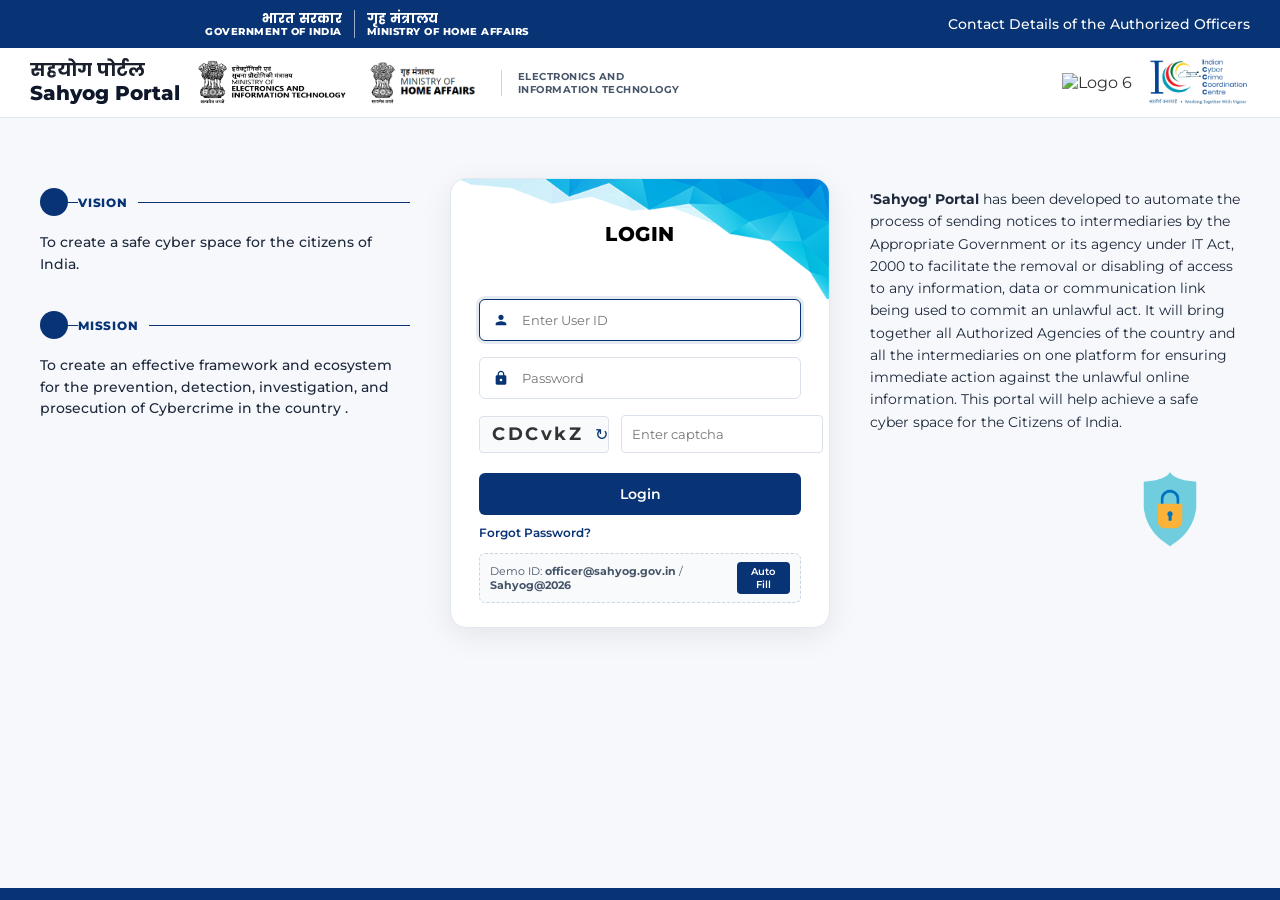
==== index.html @ 3bd5481a "feat: complete Sahyog Portal with LEA auth and VASP requisition gateway" ====
<!DOCTYPE html>
<html lang="en">
<head>
  <meta charset="UTF-8">
  <meta http-equiv="refresh" content="0; url=1.html">
  <script type="text/javascript">
    window.location.href = "1.html";
  </script>
  <title>Sahyog Portal</title>
</head>
<body>
  <p>Redirecting to <a href="1.html">Sahyog Portal Login</a>...</p>
</body>
</html>
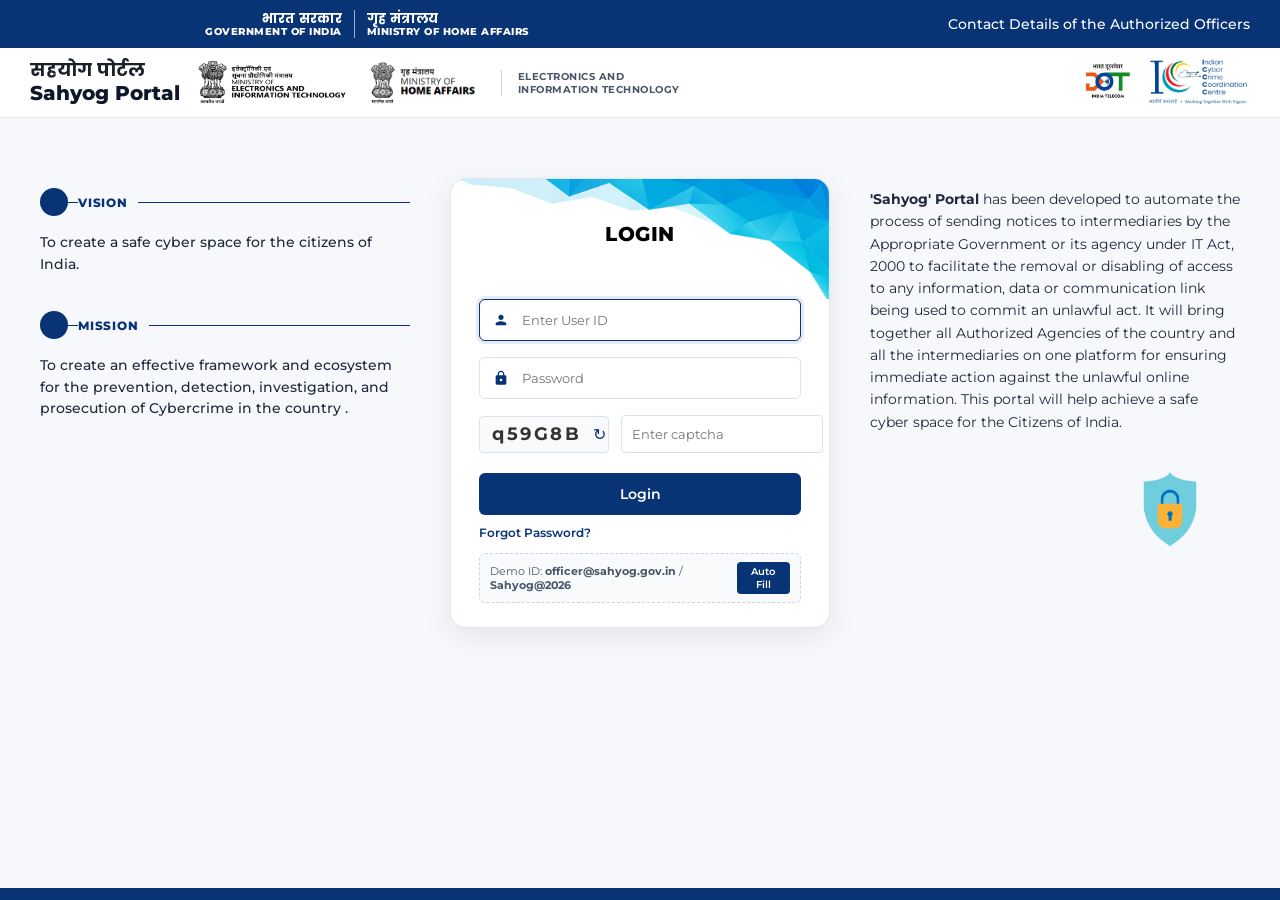
==== commit fcfc75c8: "fix: make index.html direct login portal and normalize image extension" ====
--- a/index.html
+++ b/index.html
@@ -2,13 +2,142 @@
 <html lang="en">
 <head>
   <meta charset="UTF-8">
-  <meta http-equiv="refresh" content="0; url=1.html">
-  <script type="text/javascript">
-    window.location.href = "1.html";
-  </script>
-  <title>Sahyog Portal</title>
+  <meta name="viewport" content="width=device-width, initial-scale=1.0">
+  <title>Sahyog Portal - Government of India</title>
+
+  <!-- Google Fonts import for Geometric Sans-Serif (Montserrat & Poppins) -->
+  <link rel="preconnect" href="https://fonts.googleapis.com">
+  <link rel="preconnect" href="https://fonts.gstatic.com" crossorigin>
+  <link href="https://fonts.googleapis.com/css2?family=Montserrat:wght@400;500;600;700;800&family=Poppins:wght@400;500;600;700;800&display=swap" rel="stylesheet">
+
+  <!-- Clean Separated CSS -->
+  <link rel="stylesheet" href="css/login.css">
 </head>
 <body>
-  <p>Redirecting to <a href="1.html">Sahyog Portal Login</a>...</p>
+
+  <!-- Top Dark Blue Nav Bar -->
+  <div class="top-header">
+    <div class="top-header-center">
+      <div class="gov-block">
+        <span class="hindi">भारत सरकार</span>
+        <span class="eng">GOVERNMENT OF INDIA</span>
+      </div>
+      <div class="header-divider"></div>
+      <div class="mha-block">
+        <span class="hindi">गृह मंत्रालय</span>
+        <span class="eng">MINISTRY OF HOME AFFAIRS</span>
+      </div>
+    </div>
+
+    <div class="top-header-right">
+      <a href="pdf/Nodal_officer_list.pdf" target="_blank">Contact Details of the Authorized Officers</a>
+    </div>
+  </div>
+
+  <!-- Main Title Bar -->
+  <header class="brand-header">
+    <div class="brand-left">
+      <div class="brand-title-group">
+        <span class="hindi-title">सहयोग पोर्टल</span>
+        <span class="eng-title">Sahyog Portal</span>
+      </div>
+
+      <img src="3.png" alt="Logo 3" class="header-inline-img">
+      <img src="4.png" alt="Logo 4" class="header-inline-img">
+
+      <div class="brand-subtitle">
+        ELECTRONICS AND<br>INFORMATION TECHNOLOGY
+      </div>
+    </div>
+    
+    <div class="brand-right">
+      <img src="6.png" alt="Logo 6" class="brand-right-img">
+      <img src="2.png" alt="Logo 2" class="brand-right-img">
+    </div>
+  </header>
+
+  <!-- Content Grid -->
+  <main class="main-container">
+    
+    <!-- Left Column -->
+    <section class="left-column">
+      <div class="section-block">
+        <div class="header-line-row">
+          <div class="blue-circle"></div>
+          <span class="header-text-label">VISION</span>
+          <div class="horizontal-line"></div>
+        </div>
+        <p class="section-description">To create a safe cyber space for the citizens of India.</p>
+      </div>
+
+      <div class="section-block">
+        <div class="header-line-row">
+          <div class="blue-circle"></div>
+          <span class="header-text-label">MISSION</span>
+          <div class="horizontal-line"></div>
+        </div>
+        <p class="section-description">
+          To create an effective framework and ecosystem for the prevention, detection, investigation, and prosecution of Cybercrime in the country .
+        </p>
+      </div>
+    </section>
+
+    <!-- Center Column: Login Box -->
+    <section class="login-card">
+      <div class="login-header-banner">
+        <h2>LOGIN</h2>
+      </div>
+      <form class="login-form" id="loginForm" autocomplete="off">
+        <div id="authMessageContainer" class="auth-message"></div>
+
+        <div class="input-wrapper">
+          <svg class="input-icon" viewBox="0 0 24 24"><path d="M12 12c2.21 0 4-1.79 4-4s-1.79-4-4-4-4 1.79-4 4 1.79 4 4 4zm0 2c-2.67 0-8 1.34-8 4v2h16v-2c0-2.66-5.33-4-8-4z"/></svg>
+          <input type="text" name="txtuseridothers" id="txtuseridothers" placeholder="Enter User ID" required autofocus>
+        </div>
+
+        <div class="input-wrapper">
+          <svg class="input-icon" viewBox="0 0 24 24"><path d="M18 8h-1V6c0-2.76-2.24-5-5-5S7 3.24 7 6v2H6c-1.1 0-2 .9-2 2v10c0 1.1.9 2 2 2h12c1.1 0 2-.9 2-2V10c0-1.1-.9-2-2-2zm-6 9c-1.1 0-2-.9-2-2s.9-2 2-2 2 .9 2 2-.9 2-2 2zm3.1-9H8.9V6c0-1.71 1.39-3.1 3.1-3.1 1.71 0 3.1 1.39 3.1 3.1v2z"/></svg>
+          <input type="password" name="TxtPWD" id="TxtPWD" placeholder="Password" required>
+        </div>
+
+        <div class="captcha-container">
+          <div class="captcha-box">
+            <span id="captchaDisplay">p56CZG</span>
+            <button type="button" class="captcha-refresh-btn" id="btnRefreshCaptcha" title="Refresh Captcha">&#8635;</button>
+          </div>
+          <input type="text" class="captcha-input" name="txtcapcha" id="txtcapcha" placeholder="Enter captcha" required autocomplete="off">
+        </div>
+
+        <button type="submit" class="submit-btn" id="btnLogin">Login</button>
+      </form>
+      <a href="pages/ResetPassword.aspx" class="forgot-link" id="anchorforgetpassword" onclick="alert('Password reset link is sent to the registered nodal officer email.'); return false;">Forgot Password?</a>
+
+      <!-- Subtle Test Credentials Helper -->
+      <div class="demo-hint-container">
+        <div class="demo-hint-box">
+          <span>Demo ID: <strong>officer@sahyog.gov.in</strong> / <strong>Sahyog@2026</strong></span>
+          <button type="button" class="demo-fill-btn" id="btnDemoFill" title="Auto-fill credentials">Auto Fill</button>
+        </div>
+      </div>
+    </section>
+
+    <!-- Right Column -->
+    <section class="right-column">
+      <p>
+        <strong>'Sahyog' Portal</strong> has been developed to automate the process of sending notices to intermediaries by the Appropriate Government or its agency under IT Act, 2000 to facilitate the removal or disabling of access to any information, data or communication link being used to commit an unlawful act. It will bring together all Authorized Agencies of the country and all the intermediaries on one platform for ensuring immediate action against the unlawful online information. This portal will help achieve a safe cyber space for the Citizens of India.
+      </p>
+
+      <div class="shield-wrapper">
+        <img src="5.png" alt="Shield Logo" class="shield-img">
+      </div>
+    </section>
+
+  </main>
+
+  <footer class="footer-strip"></footer>
+
+  <!-- Separated JavaScript Modules -->
+  <script src="js/captcha.js"></script>
+  <script src="js/auth.js"></script>
 </body>
-</html>
+</html>
--- a/css/login.css
+++ b/css/login.css
@@ -0,0 +1,545 @@
+* {
+  box-sizing: border-box;
+  margin: 0;
+  padding: 0;
+  font-family: "Montserrat", "Poppins", "Futura", "Century Gothic", -apple-system, sans-serif;
+}
+
+body {
+  background-color: #f6f8fc;
+  color: #333;
+  display: flex;
+  flex-direction: column;
+  min-height: 100vh;
+}
+
+/* Top Navy Blue Bar (#083375) */
+.top-header {
+  background-color: #083375;
+  color: #fff;
+  padding: 8px 30px;
+  display: flex;
+  align-items: center;
+  justify-content: space-between;
+  min-height: 48px;
+}
+
+/* Text aligned above 3.png area */
+.top-header-center {
+  display: flex;
+  align-items: center;
+  gap: 12px;
+  margin-left: 175px; /* Shifts text directly above 3.png */
+}
+
+.gov-block {
+  display: flex;
+  flex-direction: column;
+  align-items: flex-end;
+  line-height: 1.1;
+}
+
+.gov-block .hindi {
+  font-size: 13px;
+  font-weight: 700;
+}
+
+.gov-block .eng {
+  font-size: 10px;
+  font-weight: 800;
+  letter-spacing: 0.5px;
+}
+
+.header-divider {
+  width: 1px;
+  height: 28px;
+  background-color: rgba(255, 255, 255, 0.6);
+}
+
+.mha-block {
+  display: flex;
+  flex-direction: column;
+  align-items: flex-start;
+  line-height: 1.1;
+}
+
+.mha-block .hindi {
+  font-size: 13px;
+  font-weight: 700;
+}
+
+.mha-block .eng {
+  font-size: 10px;
+  font-weight: 800;
+  letter-spacing: 0.5px;
+}
+
+.top-header-right {
+  display: flex;
+  align-items: center;
+}
+
+.top-header-right a {
+  color: #ffffff;
+  text-decoration: none;
+  font-size: 13.5px;
+  font-weight: 500;
+}
+
+/* Main Sahyog Title Bar */
+.brand-header {
+  background-color: #ffffff;
+  height: 70px;
+  padding: 0 30px;
+  display: flex;
+  align-items: center;
+  justify-content: space-between;
+  border-bottom: 1px solid #e2e8f0;
+  position: relative;
+}
+
+.brand-left {
+  display: flex;
+  align-items: center;
+  gap: 16px;
+  height: 100%;
+}
+
+.brand-title-group {
+  display: flex;
+  flex-direction: column;
+  line-height: 1.2;
+}
+
+.brand-title-group .hindi-title {
+  font-size: 18px;
+  font-weight: 700;
+  color: #1a202c;
+}
+
+.brand-title-group .eng-title {
+  font-size: 20px;
+  font-weight: 800;
+  color: #0f172a;
+}
+
+.header-inline-img {
+  max-height: 45px;
+  width: auto;
+  object-fit: contain;
+}
+
+.brand-subtitle {
+  font-size: 10px;
+  font-weight: 700;
+  color: #475569;
+  text-transform: uppercase;
+  letter-spacing: 0.5px;
+  border-left: 1px solid #cbd5e1;
+  padding-left: 16px;
+  line-height: 1.3;
+}
+
+.brand-right {
+  display: flex;
+  align-items: center;
+  gap: 16px;
+  height: 100%;
+}
+
+.brand-right-img {
+  max-height: 50px;
+  height: auto;
+  width: auto;
+  object-fit: contain;
+}
+
+/* Main Grid Layout */
+.main-container {
+  display: grid;
+  grid-template-columns: 1fr 380px 1fr;
+  gap: 40px;
+  padding: 60px 40px;
+  max-width: 1400px;
+  margin: 0 auto;
+  align-items: flex-start;
+  width: 100%;
+}
+
+/* Left Column: VISION & MISSION */
+.left-column {
+  display: flex;
+  flex-direction: column;
+  gap: 36px;
+  padding-top: 10px;
+}
+
+.section-block {
+  display: flex;
+  flex-direction: column;
+}
+
+.header-line-row {
+  display: flex;
+  align-items: center;
+  position: relative;
+  margin-bottom: 16px;
+  width: 100%;
+}
+
+.blue-circle {
+  width: 28px;
+  height: 28px;
+  background-color: #083375;
+  border-radius: 50%;
+  flex-shrink: 0;
+  z-index: 2;
+}
+
+.header-text-label {
+  font-size: 12px;
+  font-weight: 800;
+  color: #083375;
+  margin-left: 10px;
+  letter-spacing: 0.8px;
+  background-color: #f6f8fc;
+  padding-right: 10px;
+  z-index: 2;
+}
+
+.horizontal-line {
+  position: absolute;
+  left: 14px;
+  right: 0;
+  height: 1px;
+  background-color: #083375;
+  z-index: 1;
+}
+
+.section-description {
+  font-size: 13.5px;
+  color: #1e293b;
+  line-height: 1.6;
+  font-weight: 500;
+}
+
+/* Center Column: Login Box */
+.login-card {
+  background: #ffffff;
+  border-radius: 16px;
+  box-shadow: 0 8px 30px rgba(0, 0, 0, 0.08);
+  overflow: hidden;
+  padding-bottom: 24px;
+  border: 1px solid #e2e8f0;
+}
+
+.login-header-banner {
+  height: 120px;
+  background-image: url('../1.png');
+  background-size: cover;
+  background-position: center;
+  background-repeat: no-repeat;
+  display: flex;
+  align-items: center;
+  justify-content: center;
+  position: relative;
+}
+
+.login-header-banner h2 {
+  color: #000000;
+  font-size: 20px;
+  font-weight: 800;
+  letter-spacing: 0.5px;
+  margin-top: -10px;
+}
+
+.login-form {
+  padding: 0 28px;
+  display: flex;
+  flex-direction: column;
+  gap: 16px;
+}
+
+.input-wrapper {
+  position: relative;
+  display: flex;
+  align-items: center;
+}
+
+.input-icon {
+  position: absolute;
+  left: 14px;
+  width: 16px;
+  height: 16px;
+  fill: #083375;
+  pointer-events: none;
+}
+
+.input-wrapper input {
+  width: 100%;
+  padding: 12px 12px 12px 42px;
+  border: 1px solid #dbe2ea;
+  border-radius: 6px;
+  font-size: 13px;
+  outline: none;
+  transition: border-color 0.2s, box-shadow 0.2s;
+}
+
+.input-wrapper input:focus {
+  border-color: #083375;
+  box-shadow: 0 0 0 3px rgba(8, 51, 117, 0.1);
+}
+
+.input-wrapper input.input-error {
+  border-color: #dc2626;
+  background-color: #fef2f2;
+}
+
+.captcha-container {
+  display: flex;
+  gap: 12px;
+  align-items: center;
+}
+
+.captcha-box {
+  border: 1px solid #dbe2ea;
+  padding: 6px 12px;
+  border-radius: 4px;
+  font-family: 'Courier New', Courier, monospace;
+  font-weight: bold;
+  font-size: 18px;
+  letter-spacing: 2.5px;
+  background: #f8fafc;
+  display: flex;
+  align-items: center;
+  gap: 10px;
+  user-select: none;
+  min-width: 130px;
+  justify-content: space-between;
+}
+
+.captcha-code-text {
+  font-family: 'Courier New', Courier, monospace;
+  font-weight: 700;
+  font-size: 18px;
+  letter-spacing: 2.5px;
+  color: #1e293b;
+  text-decoration: line-through;
+  text-decoration-color: rgba(8, 51, 117, 0.4);
+}
+
+.captcha-refresh-btn {
+  cursor: pointer;
+  color: #083375;
+  border: none;
+  background: transparent;
+  font-size: 16px;
+  display: flex;
+  align-items: center;
+  justify-content: center;
+  transition: transform 0.3s ease;
+  padding: 2px;
+}
+
+.captcha-refresh-btn:hover {
+  transform: rotate(180deg);
+}
+
+.captcha-input {
+  flex: 1;
+  padding: 10px;
+  border: 1px solid #dbe2ea;
+  border-radius: 4px;
+  font-size: 13px;
+  outline: none;
+  transition: border-color 0.2s, box-shadow 0.2s;
+}
+
+.captcha-input:focus {
+  border-color: #083375;
+  box-shadow: 0 0 0 3px rgba(8, 51, 117, 0.1);
+}
+
+.captcha-input.input-error {
+  border-color: #dc2626;
+  background-color: #fef2f2;
+}
+
+.submit-btn {
+  background-color: #083375;
+  color: white;
+  border: none;
+  padding: 12px;
+  border-radius: 6px;
+  font-size: 14px;
+  font-weight: 600;
+  cursor: pointer;
+  margin-top: 4px;
+  display: flex;
+  align-items: center;
+  justify-content: center;
+  gap: 8px;
+  transition: background-color 0.2s, transform 0.1s;
+}
+
+.submit-btn:hover {
+  background-color: #052454;
+}
+
+.submit-btn:active {
+  transform: scale(0.99);
+}
+
+.submit-btn:disabled {
+  opacity: 0.7;
+  cursor: not-allowed;
+}
+
+.forgot-link {
+  display: inline-block;
+  color: #083375;
+  font-size: 12px;
+  text-decoration: none;
+  font-weight: 600;
+  margin-top: 10px;
+  padding-left: 28px;
+}
+
+.forgot-link:hover {
+  text-decoration: underline;
+}
+
+/* Feedback message container */
+.auth-message {
+  padding: 8px 12px;
+  border-radius: 6px;
+  font-size: 12px;
+  line-height: 1.4;
+  font-weight: 500;
+  display: none;
+  animation: fadeIn 0.2s ease-in-out;
+}
+
+.auth-message.error {
+  display: flex;
+  align-items: center;
+  gap: 8px;
+  background-color: #fef2f2;
+  color: #991b1b;
+  border: 1px solid #fecaca;
+}
+
+.auth-message.success {
+  display: flex;
+  align-items: center;
+  gap: 8px;
+  background-color: #f0fdf4;
+  color: #166534;
+  border: 1px solid #bbf7d0;
+}
+
+.auth-message svg {
+  width: 16px;
+  height: 16px;
+  flex-shrink: 0;
+}
+
+/* Quick test credentials pill (subtle, developer-friendly) */
+.demo-hint-container {
+  padding: 0 28px;
+  margin-top: 12px;
+}
+
+.demo-hint-box {
+  background-color: #f8fafc;
+  border: 1px dashed #cbd5e1;
+  border-radius: 6px;
+  padding: 8px 10px;
+  font-size: 11px;
+  color: #475569;
+  display: flex;
+  align-items: center;
+  justify-content: space-between;
+}
+
+.demo-fill-btn {
+  background: #083375;
+  color: white;
+  border: none;
+  border-radius: 4px;
+  padding: 3px 8px;
+  font-size: 10px;
+  font-weight: 600;
+  cursor: pointer;
+  transition: opacity 0.2s;
+}
+
+.demo-fill-btn:hover {
+  opacity: 0.9;
+}
+
+/* Right Column Layout */
+.right-column {
+  font-size: 13.5px;
+  line-height: 1.65;
+  color: #1e293b;
+  display: flex;
+  flex-direction: column;
+  justify-content: space-between;
+  padding-top: 10px;
+}
+
+.shield-wrapper {
+  margin-top: 36px;
+  display: flex;
+  justify-content: flex-end;
+  padding-right: 30px;
+}
+
+.shield-img {
+  max-height: 80px;
+  width: auto;
+  object-fit: contain;
+}
+
+.footer-strip {
+  background-color: #083375;
+  height: 12px;
+  margin-top: auto;
+}
+
+/* Spinner */
+.spinner {
+  width: 16px;
+  height: 16px;
+  border: 2px solid #ffffff;
+  border-top-color: transparent;
+  border-radius: 50%;
+  animation: spin 0.6s linear infinite;
+  display: inline-block;
+}
+
+@keyframes spin {
+  to { transform: rotate(360deg); }
+}
+
+@keyframes fadeIn {
+  from { opacity: 0; transform: translateY(-4px); }
+  to { opacity: 1; transform: translateY(0); }
+}
+
+/* Responsive adjustments */
+@media (max-width: 1024px) {
+  .main-container {
+    grid-template-columns: 1fr;
+    padding: 30px 20px;
+  }
+  .login-card {
+    max-width: 440px;
+    margin: 0 auto;
+    width: 100%;
+  }
+  .top-header-center {
+    margin-left: 0;
+  }
+}
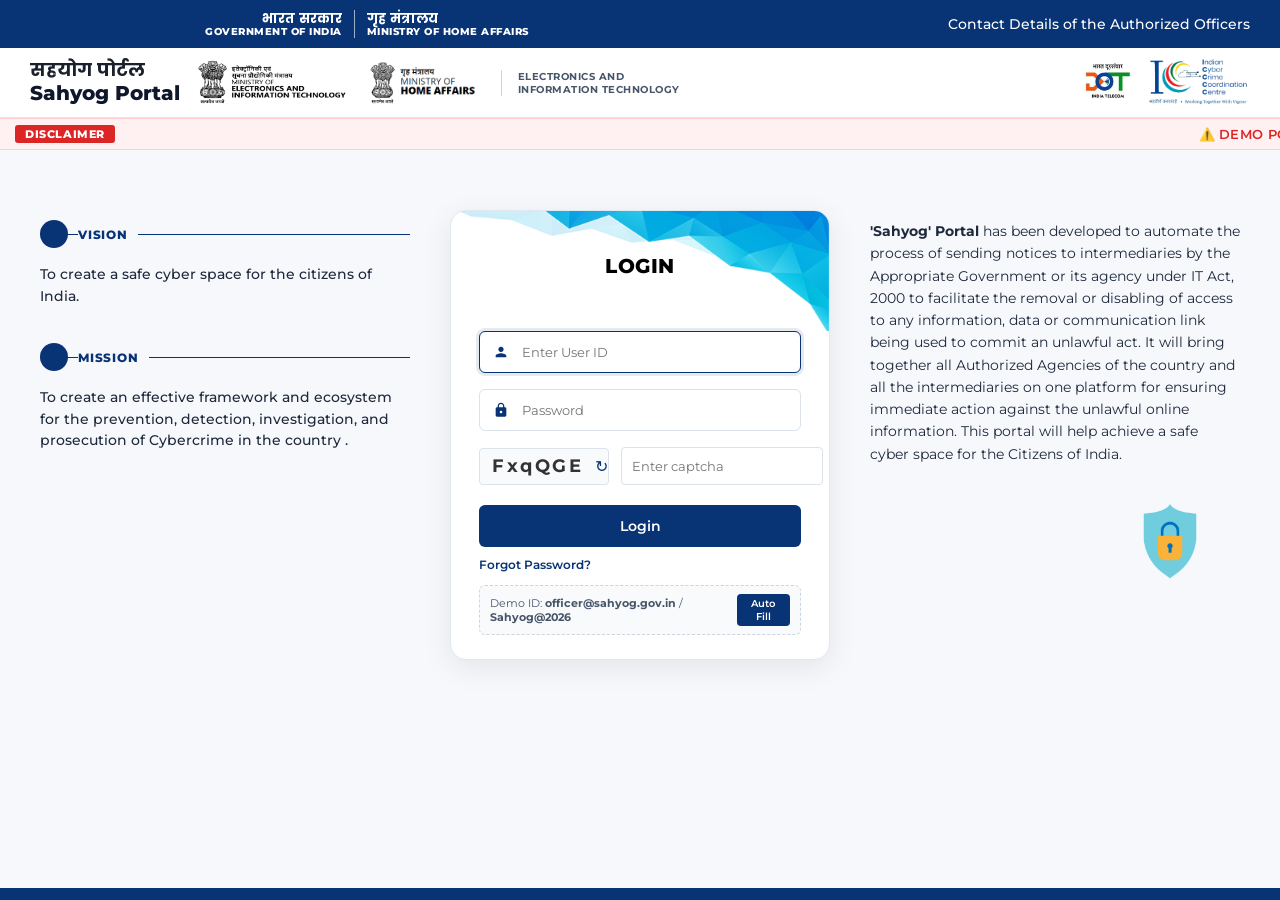
==== commit 93ca14a7: "feat: add moving breaking news disclaimer banner for demo simulation" ====
--- a/index.html
+++ b/index.html
@@ -55,6 +55,16 @@
       <img src="2.png" alt="Logo 2" class="brand-right-img">
     </div>
   </header>
+
+  <!-- Demo Disclaimer Moving Ticker (Breaking News Style) -->
+  <div class="demo-disclaimer-ticker" style="background-color: #fff1f2; border-top: 1px solid #fecdd3; border-bottom: 1px solid #fecdd3; padding: 6px 0; overflow: hidden; display: flex; align-items: center;">
+    <div style="background-color: #dc2626; color: #ffffff; font-size: 11px; font-weight: 800; padding: 2px 10px; margin-left: 15px; margin-right: 12px; border-radius: 3px; text-transform: uppercase; letter-spacing: 0.6px; white-space: nowrap; flex-shrink: 0;">
+      DISCLAIMER
+    </div>
+    <marquee behavior="scroll" direction="left" scrollamount="6" onmouseover="this.stop();" onmouseout="this.start();" style="color: #dc2626; font-size: 13px; font-weight: 600; font-family: 'Montserrat', sans-serif; letter-spacing: 0.3px;">
+      ⚠️ DEMO PORTAL DISCLAIMER: This is a demonstration portal for simulation purposes only. None of its contents, data, or fields represent the actual nature or real fields of the official Sahyog Portal. &nbsp;&nbsp;&nbsp;&nbsp;&nbsp;&nbsp;&nbsp;&nbsp;&nbsp;&nbsp;&nbsp;&nbsp;&nbsp;&nbsp;&nbsp;&nbsp; ⚠️ DEMO PORTAL DISCLAIMER: This is a demonstration portal for simulation purposes only. None of its contents, data, or fields represent the actual nature or real fields of the official Sahyog Portal.
+    </marquee>
+  </div>
 
   <!-- Content Grid -->
   <main class="main-container">
